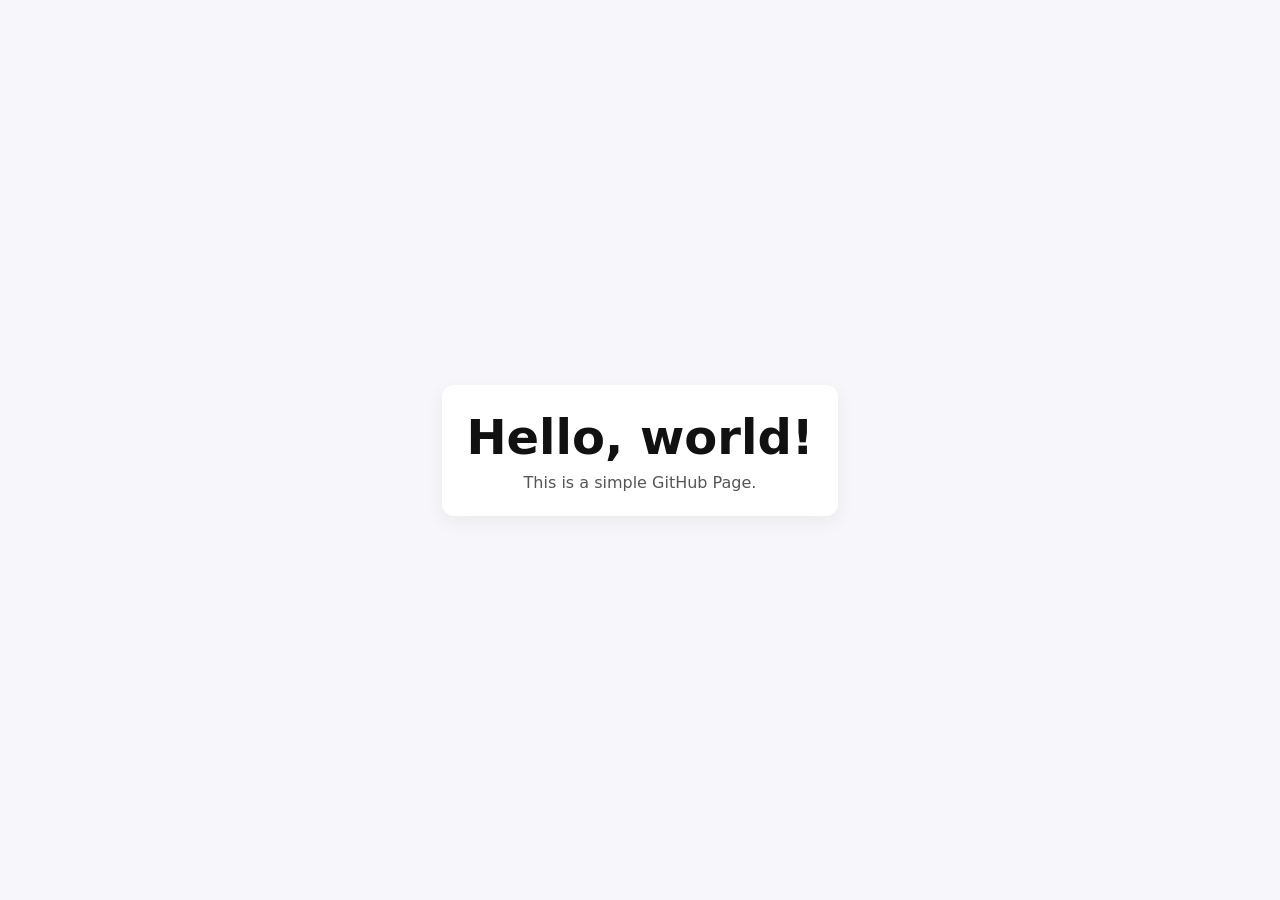
==== index.html @ 97ddd4f4 "hello world" ====
<!doctype html>
<html lang="en">
<head>
  <meta charset="utf-8">
  <meta name="viewport" content="width=device-width,initial-scale=1">
  <title>Hello — GitHub Page</title>
  <style>
    body { font-family: system-ui, -apple-system, "Segoe UI", Roboto, sans-serif; display:flex; align-items:center; justify-content:center; height:100vh; margin:0; background:#f7f7fb; color:#111; }
    .card { text-align:center; padding:24px; border-radius:12px; background:#fff; box-shadow:0 6px 18px rgba(20,20,40,.06); }
    h1 { margin:0 0 8px; font-size:48px; }
    p { margin:0; color:#555; }
  </style>
</head>
<body>
  <div class="card">
    <h1>Hello, world!</h1>
    <p>This is a simple GitHub Page.</p>
  </div>
</body>
</html>
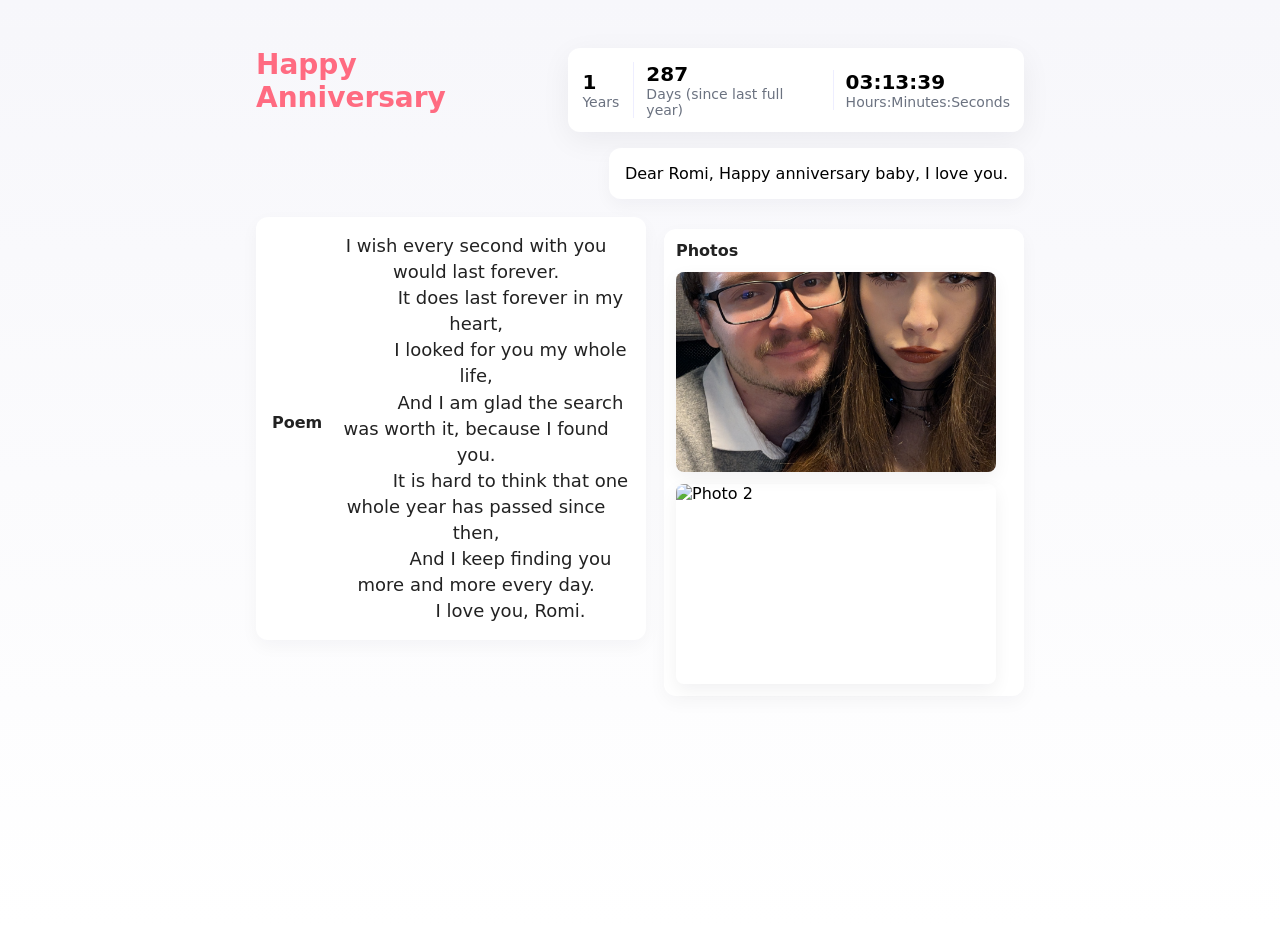
==== commit e30510e6: "Main Page" ====
--- a/index.html
+++ b/index.html
@@ -3,18 +3,117 @@
 <head>
   <meta charset="utf-8">
   <meta name="viewport" content="width=device-width,initial-scale=1">
-  <title>Hello — GitHub Page</title>
+  <title>Happy Anniversary</title>
   <style>
-    body { font-family: system-ui, -apple-system, "Segoe UI", Roboto, sans-serif; display:flex; align-items:center; justify-content:center; height:100vh; margin:0; background:#f7f7fb; color:#111; }
-    .card { text-align:center; padding:24px; border-radius:12px; background:#fff; box-shadow:0 6px 18px rgba(20,20,40,.06); }
-    h1 { margin:0 0 8px; font-size:48px; }
-    p { margin:0; color:#555; }
+    :root { --bg:#f7f7fb; --card:#fff; --accent:#ff6b81; --muted:#6b7280; }
+    html,body{height:100%;margin:0;font-family:system-ui,-apple-system,"Segoe UI",Roboto,Helvetica,Arial,sans-serif;background:linear-gradient(180deg,var(--bg),#fff)}
+    .wrap{width:60vw;max-width:980px;margin:28px auto;padding:20px}
+    header{display:flex;align-items:flex-start;justify-content:space-between;gap:16px}
+    h1{font-size:28px;margin:0;color:var(--accent)}
+    .timerWrap{display:flex;flex-direction:column;align-items:flex-end;gap:8px}
+    .timer{background:var(--card);padding:14px;border-radius:12px;box-shadow:0 8px 30px rgba(10,10,40,.06);display:flex;align-items:center;gap:14px}
+    .messageInline{margin-top:8px}
+    .count{font-weight:700;font-size:20px}
+    .sub{color:var(--muted);font-size:14px}
+    main{display:grid;grid-template-columns:1fr 360px;gap:18px;margin-top:18px;align-items:start}
+    .card{background:var(--card);padding:16px;border-radius:12px;box-shadow:0 6px 18px rgba(20,20,40,.04)}
+    aside{position:relative}
+    aside .card{padding:12px}
+    .poem h2,.message h2,.gallery h2{margin:0 0 12px;font-size:16px;color:#222}
+    .poem{display:flex;align-items:center;justify-content:center}
+    .poem .preview{white-space:pre-wrap;font-size:18px;color:#222;max-width:640px;text-align:center;line-height:1.45}
+    .controls{display:flex;gap:8px;margin-top:10px}
+    textarea{width:100%;min-height:120px;padding:10px;border-radius:8px;border:1px solid #e6e9ef;font-size:15px}
+    .gallery .photos{display:flex;flex-direction:column;gap:12px;margin-top:12px}
+    .gallery .photo img{width:320px;height:200px;object-fit:cover;border-radius:8px;box-shadow:0 6px 18px rgba(10,10,30,.06);display:block}
+    aside{position:sticky;top:20px}
+    @media (max-width:880px){main{grid-template-columns:1fr;} aside{position:static} .wrap{width:94vw}}
+    @media (max-width:520px){
+      .gallery .photos{flex-direction:row;flex-wrap:wrap}
+      .gallery .photo img{width:48%;height:160px}
+      .gallery .photo img{max-width:100%}
+    }
+    @media (max-width:880px){main{grid-template-columns:1fr;}}
   </style>
 </head>
 <body>
-  <div class="card">
-    <h1>Hello, world!</h1>
-    <p>This is a simple GitHub Page.</p>
+  <div class="wrap">
+    <header>
+      <h1>Happy Anniversary</h1>
+      <div class="timerWrap">
+        <div class="timer" aria-live="polite">
+          <div>
+            <div class="count" id="years">0</div>
+            <div class="sub">Years</div>
+          </div>
+          <div style="border-left:1px solid #eef; padding-left:12px;">
+            <div class="count" id="days">0</div>
+            <div class="sub">Days (since last full year)</div>
+          </div>
+          <div style="border-left:1px solid #eef; padding-left:12px;">
+            <div class="count" id="time">00:00:00</div>
+            <div class="sub">Hours:Minutes:Seconds</div>
+          </div>
+        </div>
+        <div class="card messageInline">Dear Romi, Happy anniversary baby, I love you.</div>
+      </div>
+    </header>
+
+    <main>
+      <section class="card poem">
+        <h2>Poem</h2>
+        <div id="poemPreview" class="preview">I wish every second with you would last forever.
+            It does last forever in my heart,
+            I looked for you my whole life,
+            And I am glad the search was worth it, because I found you.
+            It is hard to think that one whole year has passed since then,
+            And I keep finding you more and more every day.
+            I love you, Romi.</div>
+      </section>
+
+      <aside>
+        <div class="card gallery" style="margin-top:12px">
+          <h2>Photos</h2>
+          <div class="photos">
+            <div class="photo"><img alt="Photo 1" src="res/PXL_20250222_135128114.jpg"></div>
+            <div class="photo"><img alt="Photo 2" src="res/PXL_20260214_142954583.jpg"></div>
+          </div>
+        </div>
+      </aside>
+    </main>
   </div>
+
+  <script>
+    (function(){
+      const start = new Date(2025,1,22); // Feb is month 1
+      const yearsEl = document.getElementById('years');
+      const daysEl = document.getElementById('days');
+      const timeEl = document.getElementById('time');
+
+      function updateTimer(){
+        const now = new Date();
+        let years = now.getFullYear() - start.getFullYear();
+        const nowMonthDay = (now.getMonth()*100 + now.getDate());
+        const startMonthDay = (start.getMonth()*100 + start.getDate());
+        if(nowMonthDay < startMonthDay) years -= 1;
+
+        const sinceYearsDate = new Date(start);
+        sinceYearsDate.setFullYear(start.getFullYear() + years);
+        const diff = now - sinceYearsDate;
+        const days = Math.floor(diff / (1000*60*60*24));
+        const hrs = Math.floor((diff % (1000*60*60*24)) / (1000*60*60));
+        const mins = Math.floor((diff % (1000*60*60)) / (1000*60));
+        const secs = Math.floor((diff % (1000*60)) / 1000);
+
+        yearsEl.textContent = years;
+        daysEl.textContent = days;
+        timeEl.textContent = String(hrs).padStart(2,'0')+":"+String(mins).padStart(2,'0')+":"+String(secs).padStart(2,'0');
+      }
+      setInterval(updateTimer, 1000);
+      updateTimer();
+
+      // (No editable poem/message or upload UI — static placeholders)
+    })();
+  </script>
 </body>
 </html>
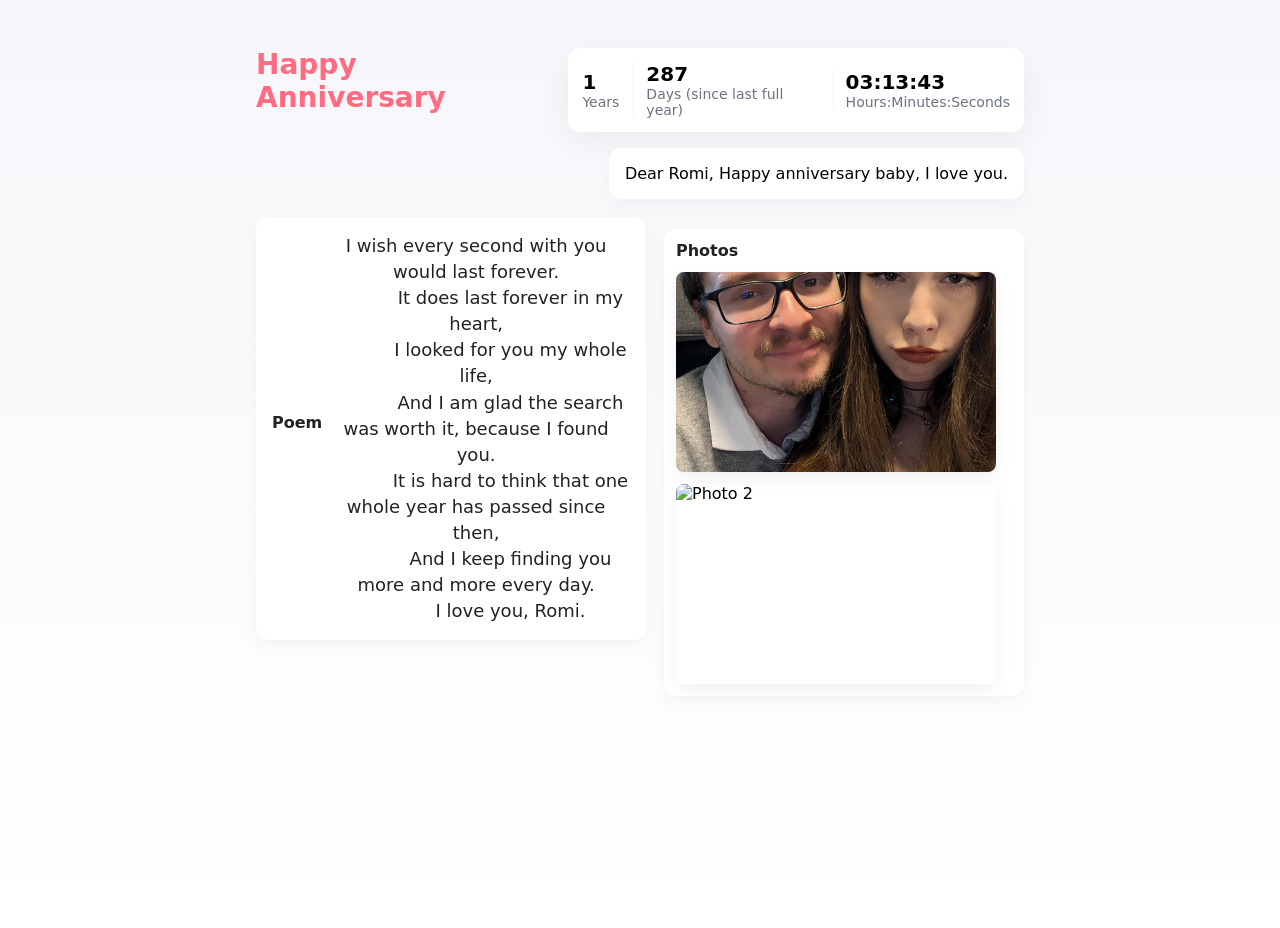
==== commit e78ba4f5: "mobile version" ====
--- a/index.html
+++ b/index.html
@@ -27,8 +27,16 @@
     .gallery .photos{display:flex;flex-direction:column;gap:12px;margin-top:12px}
     .gallery .photo img{width:320px;height:200px;object-fit:cover;border-radius:8px;box-shadow:0 6px 18px rgba(10,10,30,.06);display:block}
     aside{position:sticky;top:20px}
-    @media (max-width:880px){main{grid-template-columns:1fr;} aside{position:static} .wrap{width:94vw}}
+    @media (max-width:880px){
+      main{grid-template-columns:1fr;} 
+      aside{position:static}
+      .wrap{width:94vw}
+      header{flex-direction:column;align-items:center}
+      .timerWrap{align-items:center}
+    }
     @media (max-width:520px){
+      header{flex-direction:column;align-items:center}
+      .timerWrap{align-items:center}
       .gallery .photos{flex-direction:row;flex-wrap:wrap}
       .gallery .photo img{width:48%;height:160px}
       .gallery .photo img{max-width:100%}
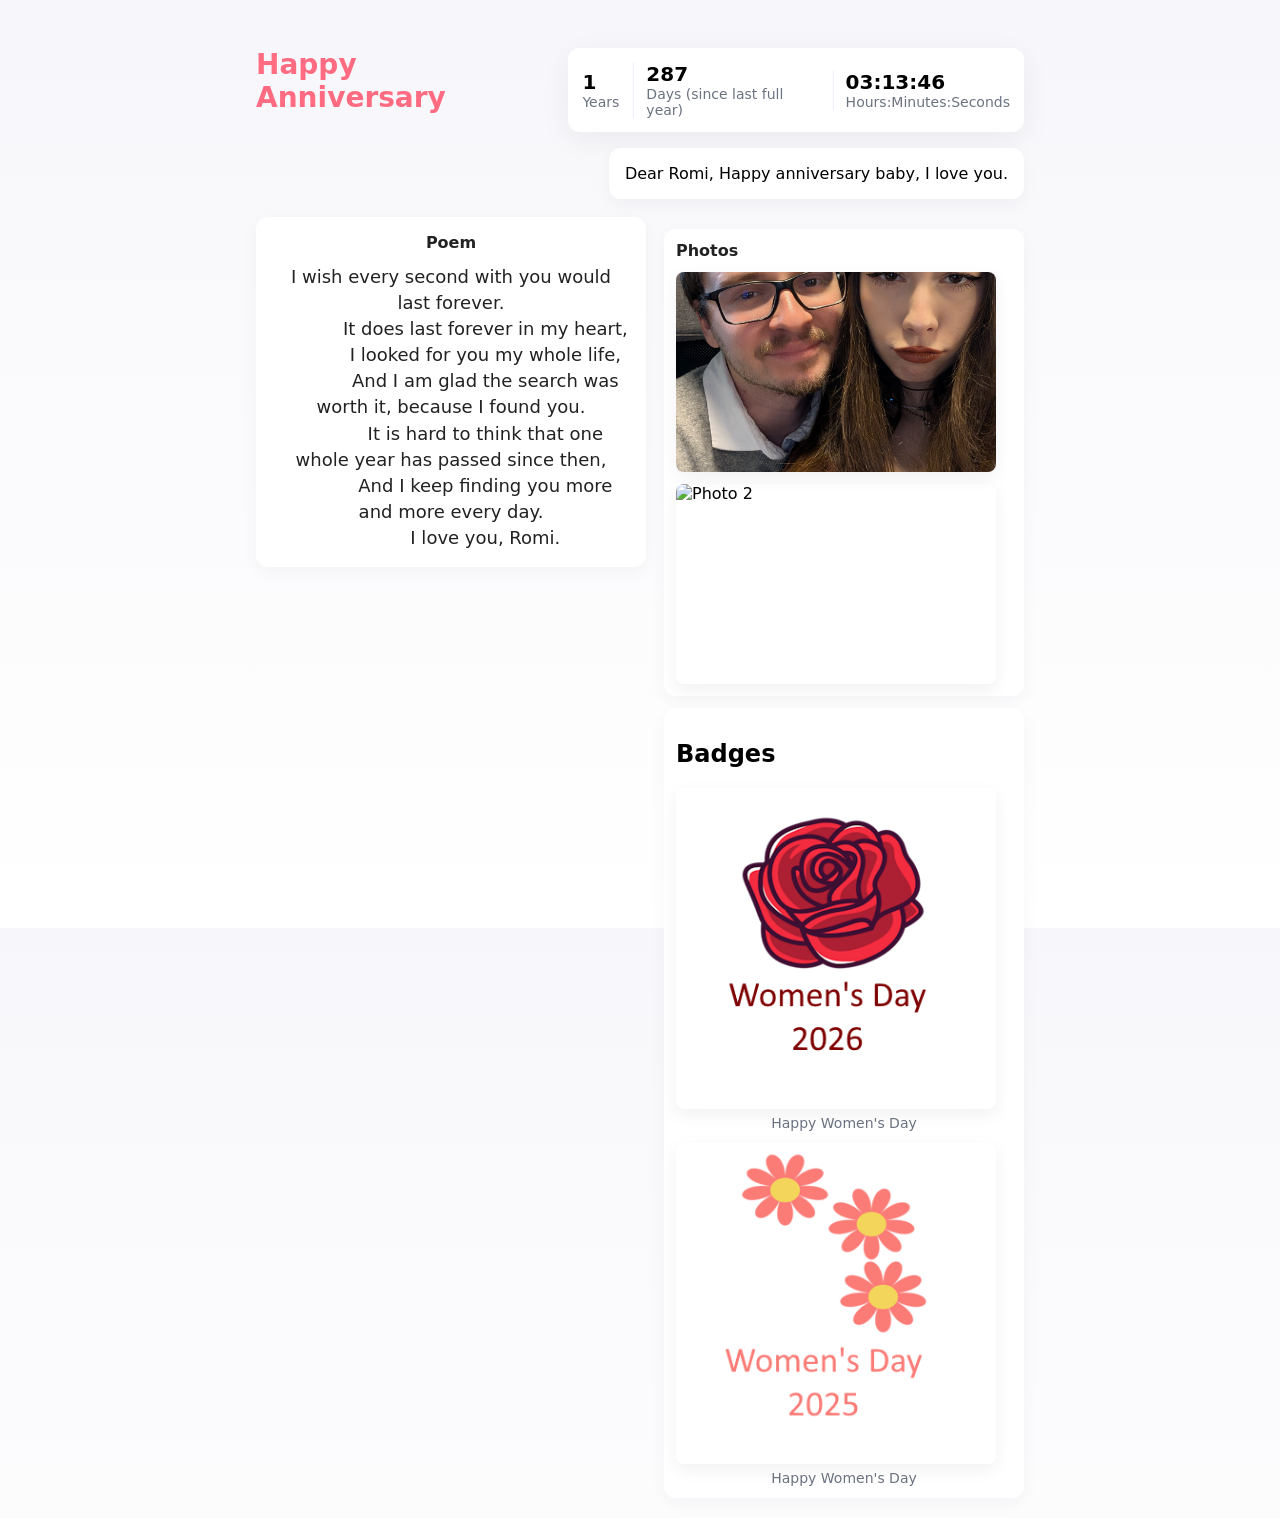
==== commit eaf2b154: "Unique events update" ====
--- a/index.html
+++ b/index.html
@@ -20,12 +20,15 @@
     aside{position:relative}
     aside .card{padding:12px}
     .poem h2,.message h2,.gallery h2{margin:0 0 12px;font-size:16px;color:#222}
-    .poem{display:flex;align-items:center;justify-content:center}
+    .poem{display:flex;flex-direction:column;align-items:center;justify-content:center}
     .poem .preview{white-space:pre-wrap;font-size:18px;color:#222;max-width:640px;text-align:center;line-height:1.45}
     .controls{display:flex;gap:8px;margin-top:10px}
     textarea{width:100%;min-height:120px;padding:10px;border-radius:8px;border:1px solid #e6e9ef;font-size:15px}
     .gallery .photos{display:flex;flex-direction:column;gap:12px;margin-top:12px}
     .gallery .photo img{width:320px;height:200px;object-fit:cover;border-radius:8px;box-shadow:0 6px 18px rgba(10,10,30,.06);display:block}
+    /* badges styling */
+    .badges .badge img{width:320px;height:auto;object-fit:contain;border-radius:8px;box-shadow:0 6px 18px rgba(10,10,30,.06);display:block}
+    .badges .desc{margin-top:6px;text-align:center;color:var(--muted);font-size:14px}
     aside{position:sticky;top:20px}
     @media (max-width:880px){
       main{grid-template-columns:1fr;} 
@@ -87,6 +90,13 @@
             <div class="photo"><img alt="Photo 2" src="res/PXL_20260214_142954583.jpg"></div>
           </div>
         </div>
+        <div class="card badges" style="margin-top:12px">
+          <h2>Badges</h2>
+          <div class="badges">
+            <div class="badge"><a href="womens-day.html"><img alt="WD26 badge" src="res/WD26.png"></a><div class="desc">Happy Women's Day</div></div>
+            <div class="badge" style="margin-top:12px"><a href="wd25.html"><img alt="WD25 badge" src="res/WD25.png"></a><div class="desc">Happy Women's Day</div></div>
+          </div>
+        </div>
       </aside>
     </main>
   </div>
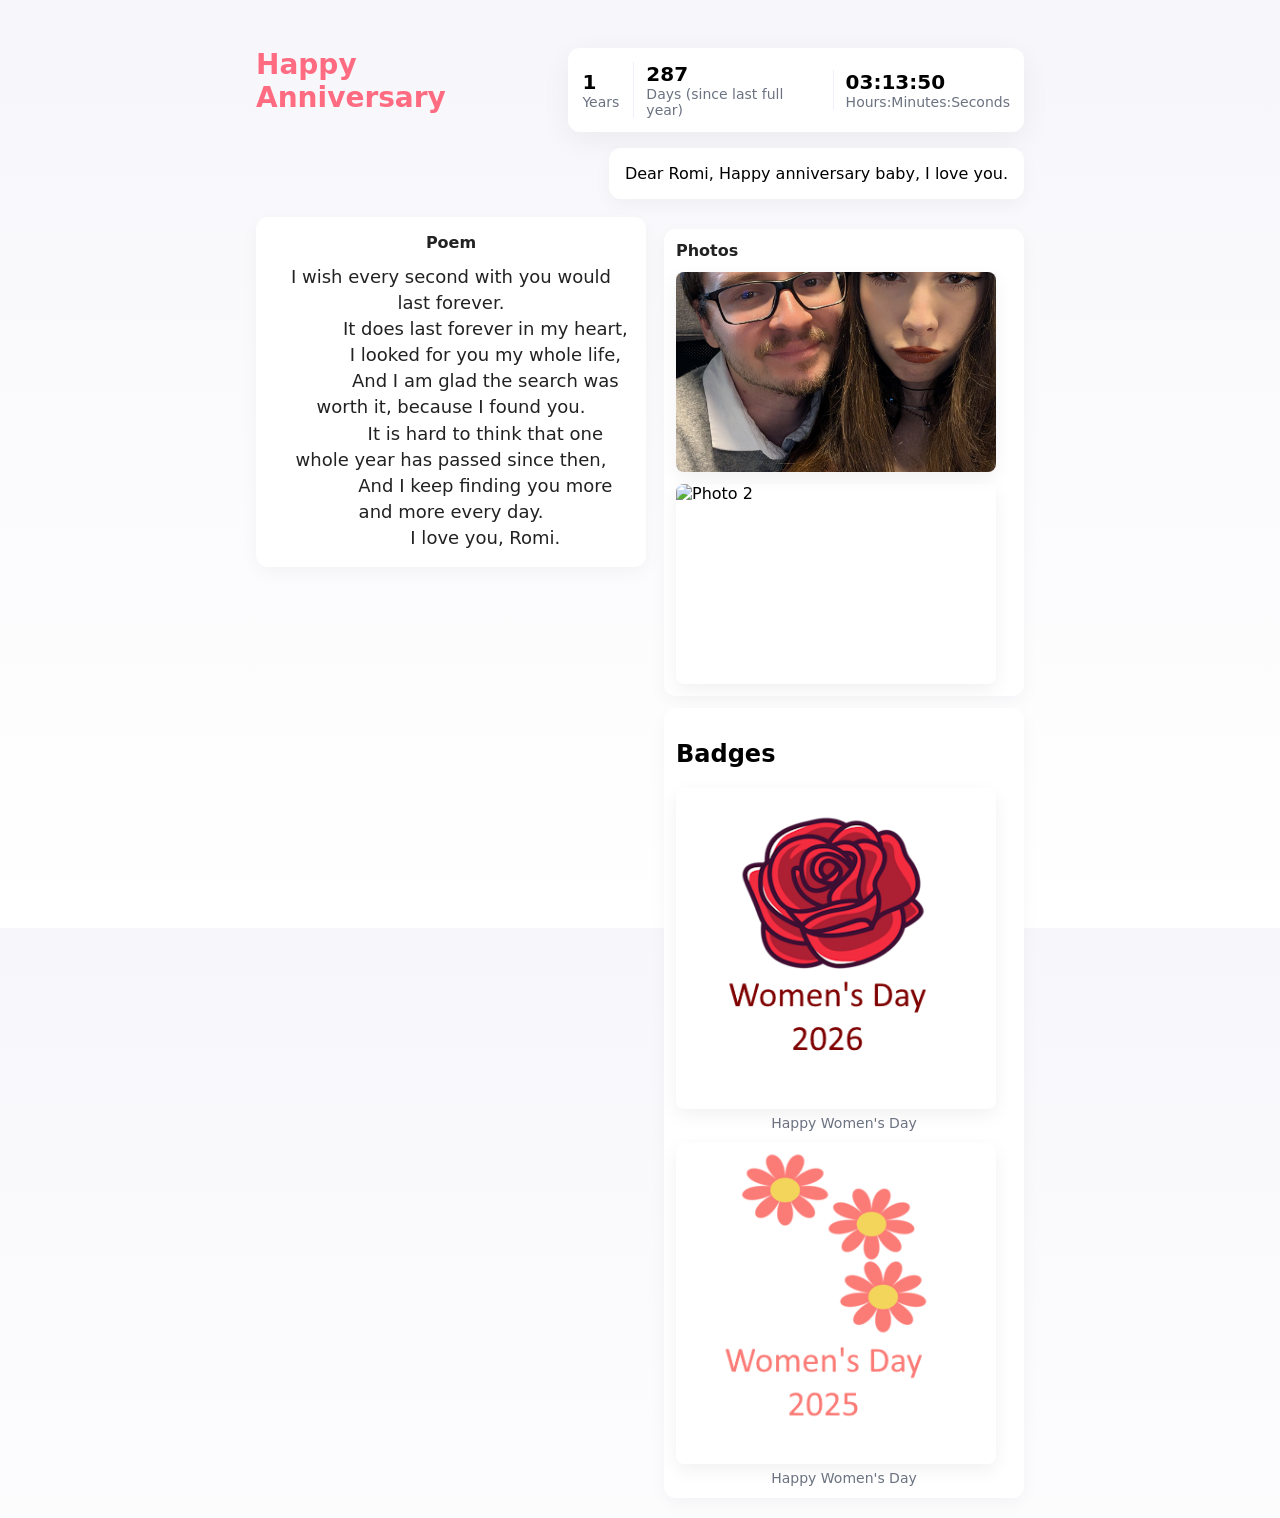
==== commit 2f73422e: "stylesheet refactoring" ====
--- a/index.html
+++ b/index.html
@@ -4,48 +4,8 @@
   <meta charset="utf-8">
   <meta name="viewport" content="width=device-width,initial-scale=1">
   <title>Happy Anniversary</title>
-  <style>
-    :root { --bg:#f7f7fb; --card:#fff; --accent:#ff6b81; --muted:#6b7280; }
-    html,body{height:100%;margin:0;font-family:system-ui,-apple-system,"Segoe UI",Roboto,Helvetica,Arial,sans-serif;background:linear-gradient(180deg,var(--bg),#fff)}
-    .wrap{width:60vw;max-width:980px;margin:28px auto;padding:20px}
-    header{display:flex;align-items:flex-start;justify-content:space-between;gap:16px}
-    h1{font-size:28px;margin:0;color:var(--accent)}
-    .timerWrap{display:flex;flex-direction:column;align-items:flex-end;gap:8px}
-    .timer{background:var(--card);padding:14px;border-radius:12px;box-shadow:0 8px 30px rgba(10,10,40,.06);display:flex;align-items:center;gap:14px}
-    .messageInline{margin-top:8px}
-    .count{font-weight:700;font-size:20px}
-    .sub{color:var(--muted);font-size:14px}
-    main{display:grid;grid-template-columns:1fr 360px;gap:18px;margin-top:18px;align-items:start}
-    .card{background:var(--card);padding:16px;border-radius:12px;box-shadow:0 6px 18px rgba(20,20,40,.04)}
-    aside{position:relative}
-    aside .card{padding:12px}
-    .poem h2,.message h2,.gallery h2{margin:0 0 12px;font-size:16px;color:#222}
-    .poem{display:flex;flex-direction:column;align-items:center;justify-content:center}
-    .poem .preview{white-space:pre-wrap;font-size:18px;color:#222;max-width:640px;text-align:center;line-height:1.45}
-    .controls{display:flex;gap:8px;margin-top:10px}
-    textarea{width:100%;min-height:120px;padding:10px;border-radius:8px;border:1px solid #e6e9ef;font-size:15px}
-    .gallery .photos{display:flex;flex-direction:column;gap:12px;margin-top:12px}
-    .gallery .photo img{width:320px;height:200px;object-fit:cover;border-radius:8px;box-shadow:0 6px 18px rgba(10,10,30,.06);display:block}
-    /* badges styling */
-    .badges .badge img{width:320px;height:auto;object-fit:contain;border-radius:8px;box-shadow:0 6px 18px rgba(10,10,30,.06);display:block}
-    .badges .desc{margin-top:6px;text-align:center;color:var(--muted);font-size:14px}
-    aside{position:sticky;top:20px}
-    @media (max-width:880px){
-      main{grid-template-columns:1fr;} 
-      aside{position:static}
-      .wrap{width:94vw}
-      header{flex-direction:column;align-items:center}
-      .timerWrap{align-items:center}
-    }
-    @media (max-width:520px){
-      header{flex-direction:column;align-items:center}
-      .timerWrap{align-items:center}
-      .gallery .photos{flex-direction:row;flex-wrap:wrap}
-      .gallery .photo img{width:48%;height:160px}
-      .gallery .photo img{max-width:100%}
-    }
-    @media (max-width:880px){main{grid-template-columns:1fr;}}
-  </style>
+  <link rel="stylesheet" href="styles.css">
+
 </head>
 <body>
   <div class="wrap">
--- a/styles.css
+++ b/styles.css
@@ -0,0 +1,40 @@
+:root { --bg:#f7f7fb; --card:#fff; --accent:#ff6b81; --muted:#6b7280; }
+html,body{height:100%;margin:0;font-family:system-ui,-apple-system,"Segoe UI",Roboto,Helvetica,Arial,sans-serif;background:linear-gradient(180deg,var(--bg),#fff)}
+.wrap{width:60vw;max-width:980px;margin:28px auto;padding:20px}
+header{display:flex;align-items:flex-start;justify-content:space-between;gap:16px}
+h1{font-size:28px;margin:0;color:var(--accent)}
+.timerWrap{display:flex;flex-direction:column;align-items:flex-end;gap:8px}
+.timer{background:var(--card);padding:14px;border-radius:12px;box-shadow:0 8px 30px rgba(10,10,40,.06);display:flex;align-items:center;gap:14px}
+.messageInline{margin-top:8px}
+.count{font-weight:700;font-size:20px}
+.sub{color:var(--muted);font-size:14px}
+main{display:grid;grid-template-columns:1fr 360px;gap:18px;margin-top:18px;align-items:start}
+.card{background:var(--card);padding:16px;border-radius:12px;box-shadow:0 6px 18px rgba(20,20,40,.04)}
+aside{position:relative}
+aside .card{padding:12px}
+.poem h2,.message h2,.gallery h2{margin:0 0 12px;font-size:16px;color:#222}
+.poem{display:flex;flex-direction:column;align-items:center;justify-content:center}
+.poem .preview{white-space:pre-wrap;font-size:18px;color:#222;max-width:640px;text-align:center;line-height:1.45}
+.controls{display:flex;gap:8px;margin-top:10px}
+textarea{width:100%;min-height:120px;padding:10px;border-radius:8px;border:1px solid #e6e9ef;font-size:15px}
+.gallery .photos{display:flex;flex-direction:column;gap:12px;margin-top:12px}
+.gallery .photo img{width:320px;height:200px;object-fit:cover;border-radius:8px;box-shadow:0 6px 18px rgba(10,10,30,.06);display:block}
+/* badges styling */
+.badges .badge img{width:320px;height:auto;object-fit:contain;border-radius:8px;box-shadow:0 6px 18px rgba(10,10,30,.06);display:block}
+.badges .desc{margin-top:6px;text-align:center;color:var(--muted);font-size:14px}
+aside{position:sticky;top:20px}
+@media (max-width:880px){
+  main{grid-template-columns:1fr;} 
+  aside{position:static}
+  .wrap{width:94vw}
+  header{flex-direction:column;align-items:center}
+  .timerWrap{align-items:center}
+}
+@media (max-width:520px){
+  header{flex-direction:column;align-items:center}
+  .timerWrap{align-items:center}
+  .gallery .photos{flex-direction:row;flex-wrap:wrap}
+  .gallery .photo img{width:48%;height:160px}
+  .gallery .photo img{max-width:100%}
+}
+@media (max-width:880px){main{grid-template-columns:1fr;}}
